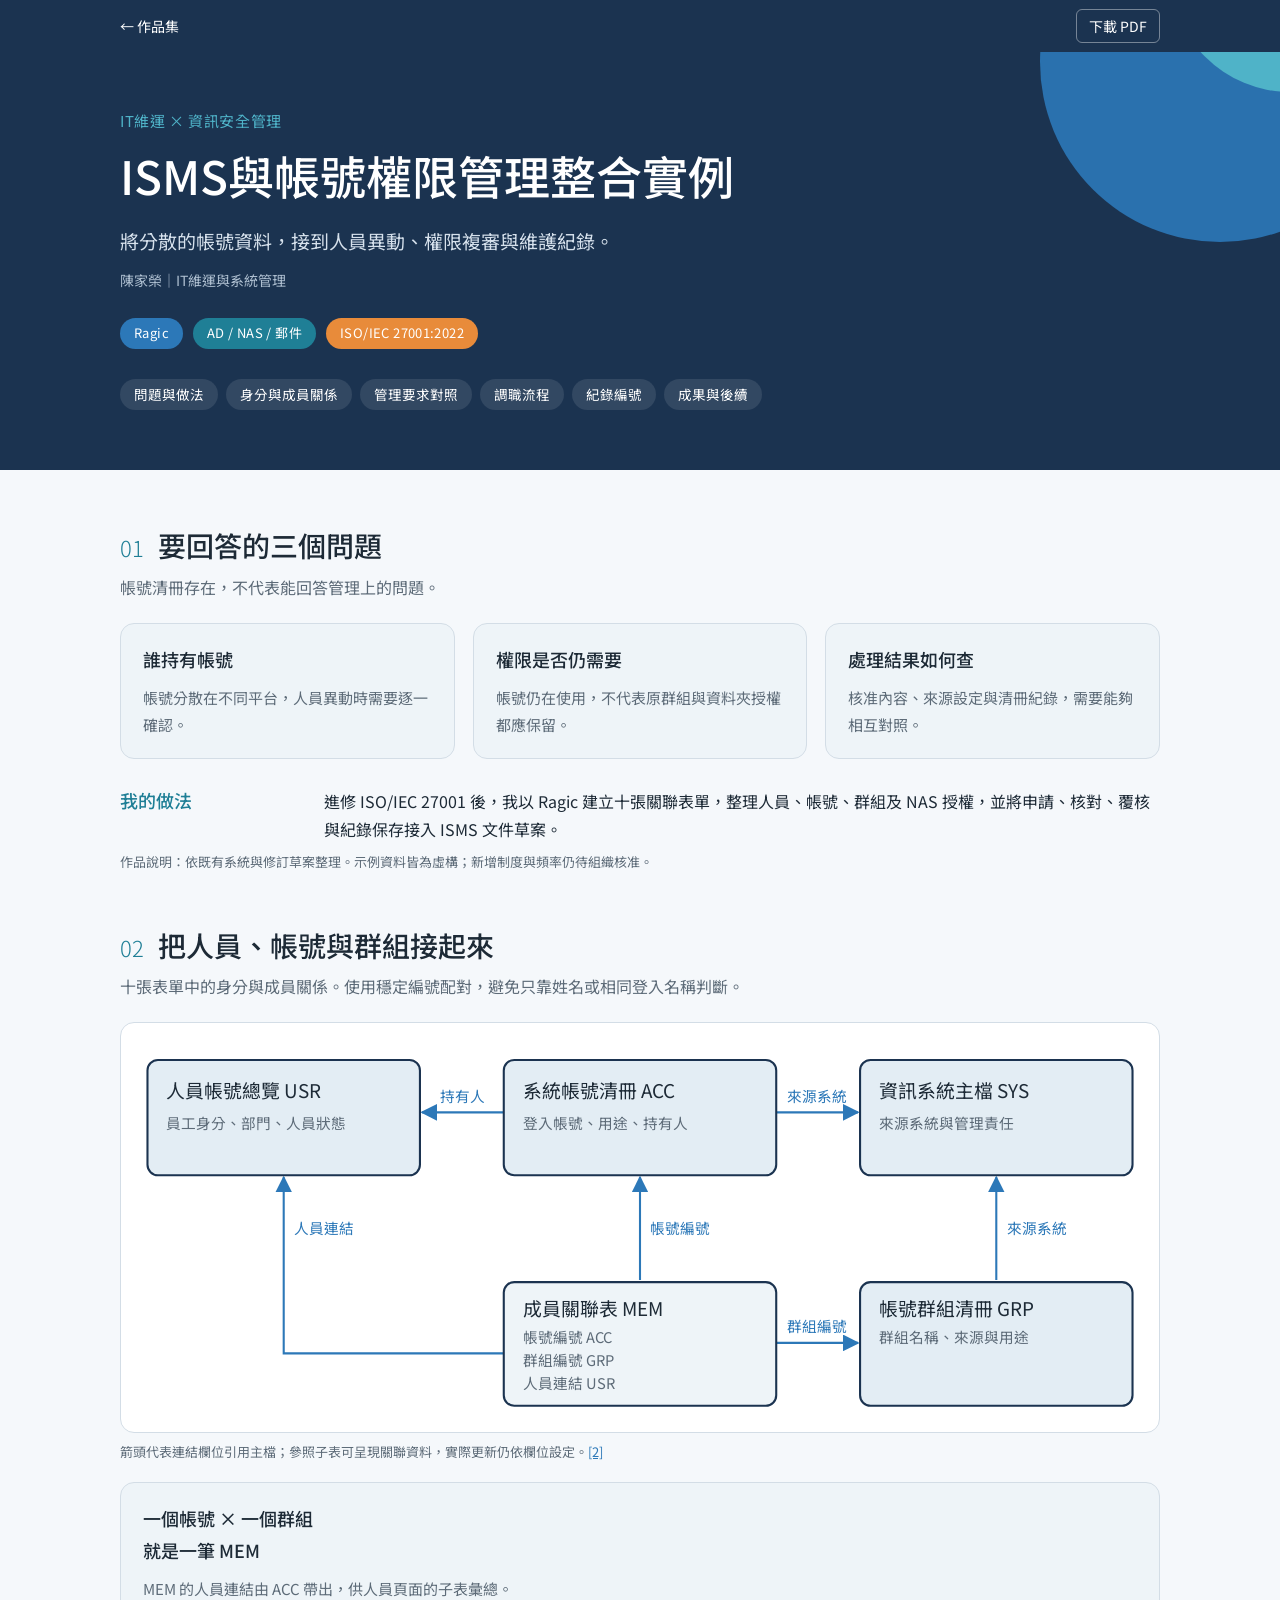
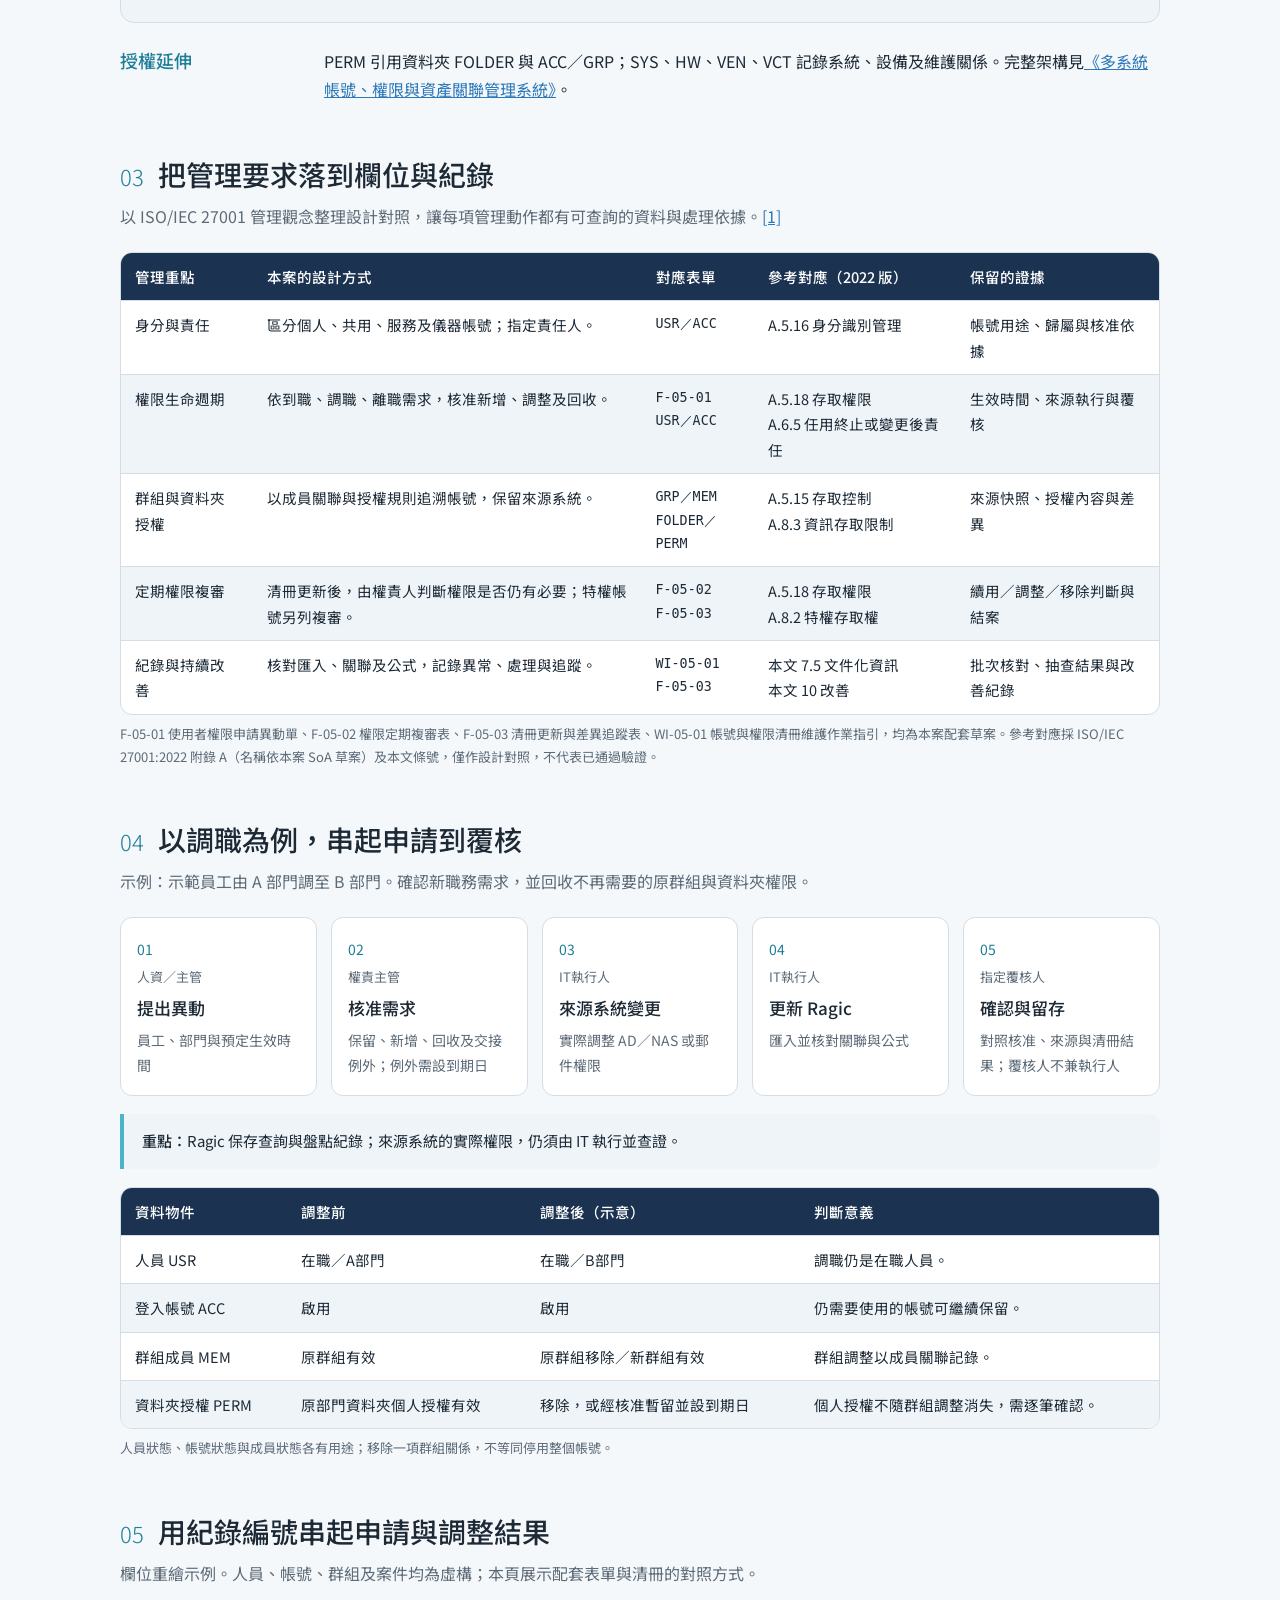
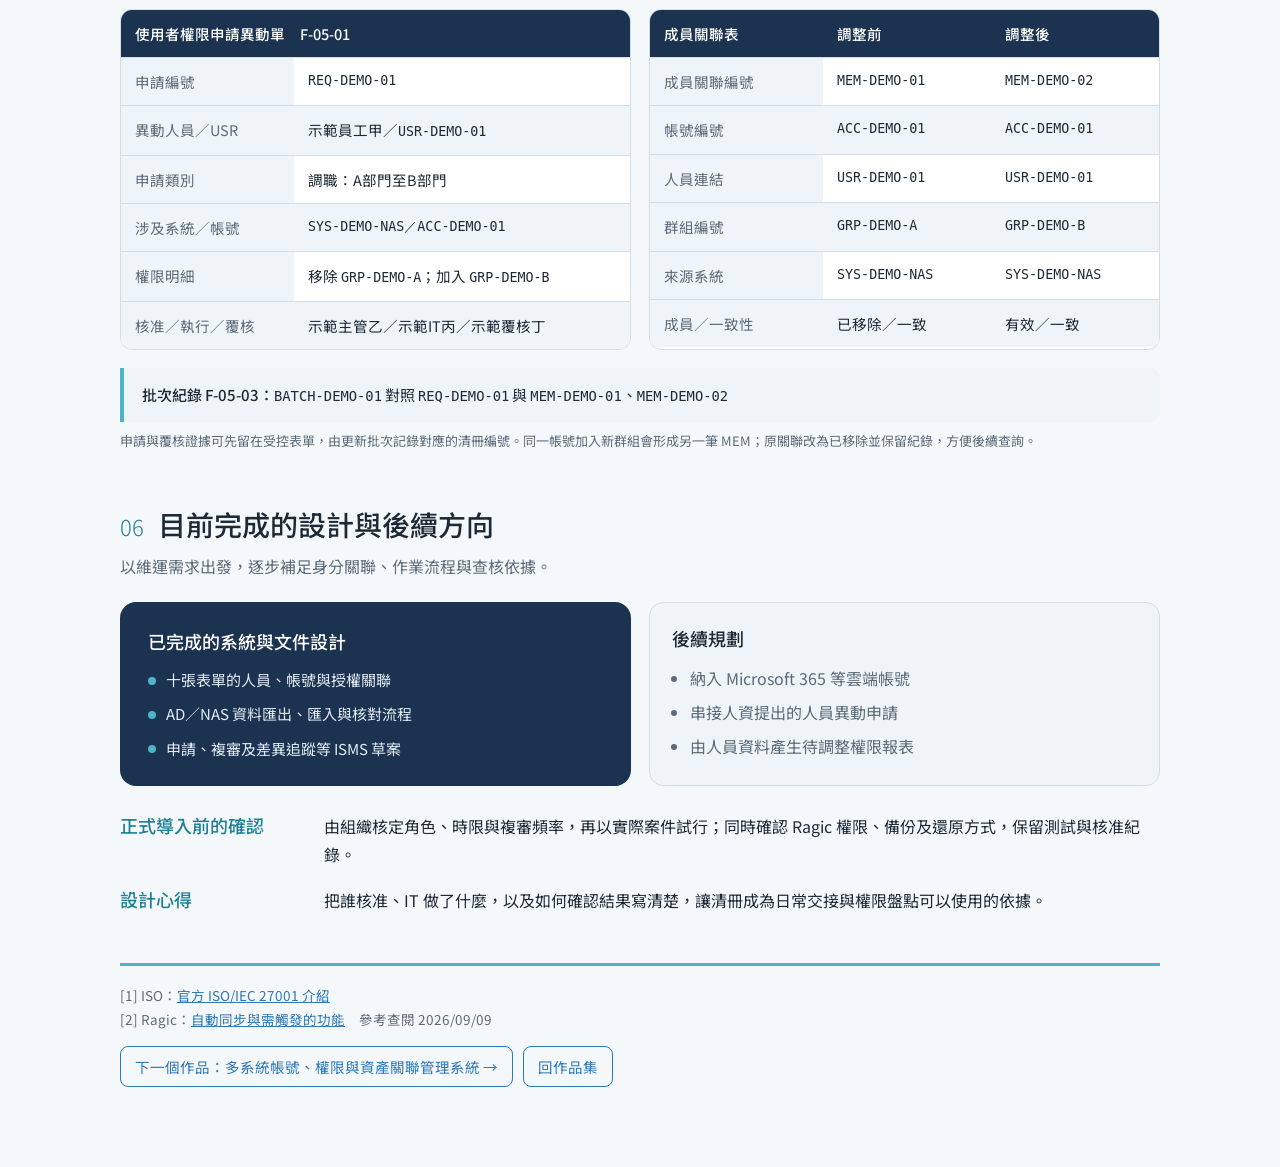
==== works/isms.html @ 30094f3c "Add files via upload" ====
<!doctype html>
<html lang="zh-Hant-TW">
<head>
<meta charset="utf-8">
<meta name="viewport" content="width=device-width,initial-scale=1,viewport-fit=cover">
<title>ISMS與帳號權限管理整合實例｜陳家榮</title>
<meta name="description" content="將分散的帳號資料，接到人員異動、權限複審與維護紀錄，並以 ISO/IEC 27001:2022 管理觀念整理設計對照。">
<meta property="og:title" content="ISMS與帳號權限管理整合實例">
<meta property="og:description" content="將分散的帳號資料，接到人員異動、權限複審與維護紀錄。">
<meta property="og:image" content="https://coloplay1.github.io/portfolio/img/isms-cover.jpg">
<link rel="stylesheet" href="https://fonts.googleapis.com/css2?family=Noto+Sans+TC:wght@300;400;500;700&display=swap">
<link rel="stylesheet" href="site.css">
</head>
<body>
<nav class="bar"><div class="wrap">
  <a class="back" href="../">← 作品集</a>
  <a class="pdf" href="../isms-account-integration.pdf" download>下載 PDF</a>
</div></nav>

<header class="hero">
  <div class="wrap">
    <div class="eb">IT維運 × 資訊安全管理</div>
    <h1>ISMS與帳號權限管理整合實例</h1>
    <p class="lede">將分散的帳號資料，接到人員異動、權限複審與維護紀錄。</p>
    <p class="who">陳家榮｜IT維運與系統管理</p>
    <div class="tags"><span style="background:var(--blue)">Ragic</span><span style="background:var(--teal-d)">AD / NAS / 郵件</span><span style="background:var(--orange)">ISO/IEC 27001:2022</span></div>
    <div class="toc">
      <a href="#s1">問題與做法</a><a href="#s2">身分與成員關係</a><a href="#s3">管理要求對照</a><a href="#s4">調職流程</a><a href="#s5">紀錄編號</a><a href="#s6">成果與後續</a>
    </div>
  </div>
</header>

<main class="wrap">
  <section class="sec" id="s1">
    <div class="sh"><span class="n">01</span><h2>要回答的三個問題</h2></div>
    <p class="sub">帳號清冊存在，不代表能回答管理上的問題。</p>
    <div class="grid g3">
      <div class="card soft"><h3>誰持有帳號</h3><p>帳號分散在不同平台，人員異動時需要逐一確認。</p></div>
      <div class="card soft"><h3>權限是否仍需要</h3><p>帳號仍在使用，不代表原群組與資料夾授權都應保留。</p></div>
      <div class="card soft"><h3>處理結果如何查</h3><p>核准內容、來源設定與清冊紀錄，需要能夠相互對照。</p></div>
    </div>
    <div class="split" style="margin-top:26px">
      <h3>我的做法</h3>
      <p>進修 ISO/IEC 27001 後，我以 Ragic 建立十張關聯表單，整理人員、帳號、群組及 NAS 授權，並將申請、核對、覆核與紀錄保存接入 ISMS 文件草案。</p>
    </div>
    <p class="hint">作品說明：依既有系統與修訂草案整理。示例資料皆為虛構；新增制度與頻率仍待組織核准。</p>
  </section>

  <section class="sec" id="s2">
    <div class="sh"><span class="n">02</span><h2>把人員、帳號與群組接起來</h2></div>
    <p class="sub">十張表單中的身分與成員關係。使用穩定編號配對，避免只靠姓名或相同登入名稱判斷。</p>
    <div class="grid" id="s2grid">
      <div>
        <div class="diagram">
          <svg viewBox="0 0 960 360" role="img" aria-label="USR、ACC、SYS、MEM、GRP 五張表單的連結關係">
            <defs><marker id="a1" viewBox="0 0 10 10" refX="9" refY="5" markerWidth="8" markerHeight="8" orient="auto"><path d="M0 0L10 5L0 10z" class="dl"/></marker></defs>
            <g fill="none" class="arrows" stroke-width="2" marker-end="url(#a1)">
              <path d="M350 70H272"/><path d="M610 70H688"/>
              <path d="M480 230V132"/><path d="M610 290H688"/><path d="M820 230V132"/>
              <path d="M350 300H140V132"/>
            </g>
            <g font-size="14" class="dl">
              <text x="311" y="60" text-anchor="middle">持有人</text>
              <text x="649" y="60" text-anchor="middle">來源系統</text>
              <text x="490" y="186">帳號編號</text>
              <text x="649" y="280" text-anchor="middle">群組編號</text>
              <text x="830" y="186">來源系統</text>
              <text x="150" y="186">人員連結</text>
            </g>
            <g font-size="18">
              <rect class="dbox" x="10" y="20" width="260" height="110" rx="10" stroke-width="2"/><text class="dt" x="28" y="56">人員帳號總覽 USR</text><text class="dd" x="28" y="86" font-size="14">員工身分、部門、人員狀態</text>
              <rect class="dbox" x="350" y="20" width="260" height="110" rx="10" stroke-width="2"/><text class="dt" x="368" y="56">系統帳號清冊 ACC</text><text class="dd" x="368" y="86" font-size="14">登入帳號、用途、持有人</text>
              <rect class="dbox" x="690" y="20" width="260" height="110" rx="10" stroke-width="2"/><text class="dt" x="708" y="56">資訊系統主檔 SYS</text><text class="dd" x="708" y="86" font-size="14">來源系統與管理責任</text>
              <rect class="dbox hl" x="350" y="232" width="260" height="118" rx="10" stroke-width="2"/><text class="dt" x="368" y="264">成員關聯表 MEM</text><text class="dd" x="368" y="290" font-size="14">帳號編號 ACC</text><text class="dd" x="368" y="312" font-size="14">群組編號 GRP</text><text class="dd" x="368" y="334" font-size="14">人員連結 USR</text>
              <rect class="dbox" x="690" y="232" width="260" height="118" rx="10" stroke-width="2"/><text class="dt" x="708" y="264">帳號群組清冊 GRP</text><text class="dd" x="708" y="290" font-size="14">群組名稱、來源與用途</text>
            </g>
          </svg>
        </div>
        <p class="swipe">← 左右滑動查看完整圖 →</p>
        <p class="hint">箭頭代表連結欄位引用主檔；參照子表可呈現關聯資料，實際更新仍依欄位設定。<a href="#ref2">[2]</a></p>
      </div>
      <div class="card soft">
        <h3>一個帳號 × 一個群組<br>就是一筆 MEM</h3>
        <p>MEM 的人員連結由 ACC 帶出，供人員頁面的子表彙總。</p>
      </div>
    </div>
    <div class="split" style="margin-top:22px">
      <h3>授權延伸</h3>
      <p>PERM 引用資料夾 FOLDER 與 ACC／GRP；SYS、HW、VEN、VCT 記錄系統、設備及維護關係。完整架構見<a href="ragic.html#s3">《多系統帳號、權限與資產關聯管理系統》</a>。</p>
    </div>
  </section>

  <section class="sec" id="s3">
    <div class="sh"><span class="n">03</span><h2>把管理要求落到欄位與紀錄</h2></div>
    <p class="sub">以 ISO/IEC 27001 管理觀念整理設計對照，讓每項管理動作都有可查詢的資料與處理依據。<a href="#ref1">[1]</a></p>
    <div class="scroll">
      <table style="min-width:860px">
        <thead><tr><th>管理重點</th><th>本案的設計方式</th><th>對應表單</th><th>參考對應（2022 版）</th><th>保留的證據</th></tr></thead>
        <tbody>
          <tr><td>身分與責任</td><td>區分個人、共用、服務及儀器帳號；指定責任人。</td><td class="mono">USR／ACC</td><td>A.5.16 身分識別管理</td><td>帳號用途、歸屬與核准依據</td></tr>
          <tr><td>權限生命週期</td><td>依到職、調職、離職需求，核准新增、調整及回收。</td><td class="mono">F-05-01<br>USR／ACC</td><td>A.5.18 存取權限<br>A.6.5 任用終止或變更後責任</td><td>生效時間、來源執行與覆核</td></tr>
          <tr><td>群組與資料夾授權</td><td>以成員關聯與授權規則追溯帳號，保留來源系統。</td><td class="mono">GRP／MEM<br>FOLDER／PERM</td><td>A.5.15 存取控制<br>A.8.3 資訊存取限制</td><td>來源快照、授權內容與差異</td></tr>
          <tr><td>定期權限複審</td><td>清冊更新後，由權責人判斷權限是否仍有必要；特權帳號另列複審。</td><td class="mono">F-05-02<br>F-05-03</td><td>A.5.18 存取權限<br>A.8.2 特權存取權</td><td>續用／調整／移除判斷與結案</td></tr>
          <tr><td>紀錄與持續改善</td><td>核對匯入、關聯及公式，記錄異常、處理與追蹤。</td><td class="mono">WI-05-01<br>F-05-03</td><td>本文 7.5 文件化資訊<br>本文 10 改善</td><td>批次核對、抽查結果與改善紀錄</td></tr>
        </tbody>
      </table>
    </div>
    <p class="hint">F-05-01 使用者權限申請異動單、F-05-02 權限定期複審表、F-05-03 清冊更新與差異追蹤表、WI-05-01 帳號與權限清冊維護作業指引，均為本案配套草案。參考對應採 ISO/IEC 27001:2022 附錄 A（名稱依本案 SoA 草案）及本文條號，僅作設計對照，不代表已通過驗證。</p>
  </section>

  <section class="sec" id="s4">
    <div class="sh"><span class="n">04</span><h2>以調職為例，串起申請到覆核</h2></div>
    <p class="sub">示例：示範員工由 A 部門調至 B 部門。確認新職務需求，並回收不再需要的原群組與資料夾權限。</p>
    <div class="steps" style="--n:5">
      <div class="step"><span class="s">01</span><span class="r">人資／主管</span><b>提出異動</b><p>員工、部門與預定生效時間</p></div>
      <div class="step"><span class="s">02</span><span class="r">權責主管</span><b>核准需求</b><p>保留、新增、回收及交接例外；例外需設到期日</p></div>
      <div class="step"><span class="s">03</span><span class="r">IT執行人</span><b>來源系統變更</b><p>實際調整 AD／NAS 或郵件權限</p></div>
      <div class="step"><span class="s">04</span><span class="r">IT執行人</span><b>更新 Ragic</b><p>匯入並核對關聯與公式</p></div>
      <div class="step"><span class="s">05</span><span class="r">指定覆核人</span><b>確認與留存</b><p>對照核准、來源與清冊結果；覆核人不兼執行人</p></div>
    </div>
    <div class="callout" style="margin-top:18px"><b>重點：</b>Ragic 保存查詢與盤點紀錄；來源系統的實際權限，仍須由 IT 執行並查證。</div>
    <div class="scroll" style="margin-top:18px">
      <table>
        <thead><tr><th>資料物件</th><th>調整前</th><th>調整後（示意）</th><th>判斷意義</th></tr></thead>
        <tbody>
          <tr><td>人員 USR</td><td>在職／A部門</td><td>在職／B部門</td><td>調職仍是在職人員。</td></tr>
          <tr><td>登入帳號 ACC</td><td>啟用</td><td>啟用</td><td>仍需要使用的帳號可繼續保留。</td></tr>
          <tr><td>群組成員 MEM</td><td>原群組有效</td><td>原群組移除／新群組有效</td><td>群組調整以成員關聯記錄。</td></tr>
          <tr><td>資料夾授權 PERM</td><td>原部門資料夾個人授權有效</td><td>移除，或經核准暫留並設到期日</td><td>個人授權不隨群組調整消失，需逐筆確認。</td></tr>
        </tbody>
      </table>
    </div>
    <p class="hint">人員狀態、帳號狀態與成員狀態各有用途；移除一項群組關係，不等同停用整個帳號。</p>
  </section>

  <section class="sec" id="s5">
    <div class="sh"><span class="n">05</span><h2>用紀錄編號串起申請與調整結果</h2></div>
    <p class="sub">欄位重繪示例。人員、帳號、群組及案件均為虛構；本頁展示配套表單與清冊的對照方式。</p>
    <div class="grid g2">
      <div class="scroll"><table class="kv">
        <thead><tr><th colspan="2">使用者權限申請異動單　F-05-01</th></tr></thead>
        <tbody>
          <tr><td class="k">申請編號</td><td class="mono">REQ-DEMO-01</td></tr>
          <tr><td class="k">異動人員／USR</td><td>示範員工甲／<span class="mono">USR-DEMO-01</span></td></tr>
          <tr><td class="k">申請類別</td><td>調職：A部門至B部門</td></tr>
          <tr><td class="k">涉及系統／帳號</td><td class="mono">SYS-DEMO-NAS／ACC-DEMO-01</td></tr>
          <tr><td class="k">權限明細</td><td>移除 <span class="mono">GRP-DEMO-A</span>；加入 <span class="mono">GRP-DEMO-B</span></td></tr>
          <tr><td class="k">核准／執行／覆核</td><td>示範主管乙／示範IT丙／示範覆核丁</td></tr>
        </tbody>
      </table></div>
      <div class="scroll"><table class="kv">
        <thead><tr><th>成員關聯表</th><th>調整前</th><th>調整後</th></tr></thead>
        <tbody>
          <tr><td class="k">成員關聯編號</td><td class="mono">MEM-DEMO-01</td><td class="mono">MEM-DEMO-02</td></tr>
          <tr><td class="k">帳號編號</td><td class="mono">ACC-DEMO-01</td><td class="mono">ACC-DEMO-01</td></tr>
          <tr><td class="k">人員連結</td><td class="mono">USR-DEMO-01</td><td class="mono">USR-DEMO-01</td></tr>
          <tr><td class="k">群組編號</td><td class="mono">GRP-DEMO-A</td><td class="mono">GRP-DEMO-B</td></tr>
          <tr><td class="k">來源系統</td><td class="mono">SYS-DEMO-NAS</td><td class="mono">SYS-DEMO-NAS</td></tr>
          <tr><td class="k">成員／一致性</td><td>已移除／一致</td><td>有效／一致</td></tr>
        </tbody>
      </table></div>
    </div>
    <div class="callout" style="margin-top:18px"><b>批次紀錄 F-05-03：</b><span class="mono">BATCH-DEMO-01</span> 對照 <span class="mono">REQ-DEMO-01</span> 與 <span class="mono">MEM-DEMO-01</span>、<span class="mono">MEM-DEMO-02</span></div>
    <p class="hint">申請與覆核證據可先留在受控表單，由更新批次記錄對應的清冊編號。同一帳號加入新群組會形成另一筆 MEM；原關聯改為已移除並保留紀錄，方便後續查詢。</p>
  </section>

  <section class="sec" id="s6">
    <div class="sh"><span class="n">06</span><h2>目前完成的設計與後續方向</h2></div>
    <p class="sub">以維運需求出發，逐步補足身分關聯、作業流程與查核依據。</p>
    <div class="grid g2">
      <div class="dark"><h3>已完成的系統與文件設計</h3><ul><li>十張表單的人員、帳號與授權關聯</li><li>AD／NAS 資料匯出、匯入與核對流程</li><li>申請、複審及差異追蹤等 ISMS 草案</li></ul></div>
      <div class="card soft"><h3>後續規劃</h3><ul style="padding-left:18px;color:var(--muted);display:grid;gap:6px"><li>納入 Microsoft 365 等雲端帳號</li><li>串接人資提出的人員異動申請</li><li>由人員資料產生待調整權限報表</li></ul></div>
    </div>
    <div class="split" style="margin-top:24px"><h3>正式導入前的確認</h3><p>由組織核定角色、時限與複審頻率，再以實際案件試行；同時確認 Ragic 權限、備份及還原方式，保留測試與核准紀錄。</p></div>
    <div class="split" style="margin-top:16px"><h3>設計心得</h3><p>把誰核准、IT 做了什麼，以及如何確認結果寫清楚，讓清冊成為日常交接與權限盤點可以使用的依據。</p></div>
  </section>

  <footer class="end">
    <p id="ref1">[1] ISO：<a href="https://www.iso.org/standard/27001" target="_blank" rel="noopener">官方 ISO/IEC 27001 介紹</a></p>
    <p id="ref2">[2] Ragic：<a href="https://www.ragic.com/intl/en/doc-kb/271/which-features-sync-data-automatically-and-which-require-triggering" target="_blank" rel="noopener">自動同步與需觸發的功能</a>　參考查閱 2026/09/09</p>
    <div class="next"><a href="ragic.html">下一個作品：多系統帳號、權限與資產關聯管理系統 →</a><a href="../">回作品集</a></div>
  </footer>
</main>
</body>
</html>
---- works/site.css ----
/* 作品頁共用樣式：深藍頁首、青色編號、淺色卡片，對應 PDF 版的視覺 */
:root{
  --navy:#1b3350;--teal:#4fb3c8;--teal-d:#1f7f96;--blue:#2c78b8;--orange:#e88b3a;
  --ink:#1d2a36;--muted:#5d6b78;--line:#d3dde6;--bg:#f5f8fb;--card:#fff;--soft:#eef4f8;--soft2:#e3edf4;
  --font:"Noto Sans TC","Noto Sans CJK TC","PingFang TC","Microsoft JhengHei",sans-serif;
}
@media (prefers-color-scheme:dark){:root{
  --ink:#e3ebf3;--muted:#9fb0c0;--line:#2c3e52;--bg:#0f1b29;--card:#152435;--soft:#1a2c40;--soft2:#21374f;--teal-d:#6cc3d5;--blue:#6aaee6;color-scheme:dark}}
*{box-sizing:border-box;margin:0;padding:0}
html{scroll-behavior:smooth}
@media (prefers-reduced-motion:reduce){html{scroll-behavior:auto}}
body{font-family:var(--font);background:var(--bg);color:var(--ink);line-height:1.75;font-size:16px}
.wrap{max-width:1080px;margin:0 auto;padding-left:max(20px,env(safe-area-inset-left,0px));padding-right:max(20px,env(safe-area-inset-right,0px))}
a{color:var(--blue)}
a:focus-visible,button:focus-visible{outline:2px solid var(--teal);outline-offset:2px}

/* top bar */
.bar{background:var(--navy);color:#cfdbe7;font-size:14px;position:sticky;top:0;z-index:5}
.bar .wrap{display:flex;align-items:center;gap:14px;min-height:52px;flex-wrap:wrap}
.bar a{color:#fff;text-decoration:none}
.bar .back{margin-right:auto}
.bar .pdf{border:1px solid rgba(255,255,255,.4);border-radius:6px;padding:4px 12px}

/* hero */
.hero{background:var(--navy);color:#fff;padding-block:56px 60px;position:relative;overflow:hidden}
.hero::after{content:"";position:absolute;width:360px;height:360px;border-radius:50%;background:var(--blue);right:-120px;top:-170px;opacity:.9}
.hero::before{content:"";position:absolute;width:240px;height:240px;border-radius:50%;background:var(--teal);right:-130px;top:-200px;z-index:1}
.hero .wrap{position:relative;z-index:2}
.hero .eb{color:var(--teal);font-size:15px;letter-spacing:.04em}
.hero h1{font-size:clamp(30px,5.4vw,46px);font-weight:500;line-height:1.35;margin-top:10px;text-wrap:balance}
.hero .lede{font-size:clamp(16px,2.2vw,19px);color:#d6e1ec;margin-top:18px;max-width:46em}
.hero .who{color:#aebfd0;font-size:14px;margin-top:10px}
.tags{display:flex;flex-wrap:wrap;gap:10px;margin-top:26px}
.tags span{font-size:13px;padding:4px 14px;border-radius:999px;color:#fff;letter-spacing:.03em}
.toc{display:flex;flex-wrap:wrap;gap:8px;margin-top:30px}
.toc a{font-size:13.5px;color:#fff;text-decoration:none;background:rgba(255,255,255,.1);border-radius:999px;padding:4px 14px}
.toc a:hover{background:rgba(255,255,255,.2)}

/* sections */
main{padding-block:12px 40px}
section.sec{padding-block:44px 8px;scroll-margin-top:60px}
.sh{display:flex;align-items:baseline;gap:14px;margin-bottom:6px}
.sh .n{font-size:22px;color:var(--teal-d);font-weight:300;font-variant-numeric:tabular-nums}
.sh h2{font-size:clamp(22px,3.4vw,28px);font-weight:500;line-height:1.4;text-wrap:balance}
.sub{color:var(--muted);margin-bottom:22px;max-width:52em}
h3{font-size:18px;font-weight:500;margin-bottom:10px}
.muted{color:var(--muted)}
.small{font-size:14px}

.grid{display:grid;gap:18px;grid-template-columns:minmax(0,1fr)}
.g2{grid-template-columns:repeat(2,minmax(0,1fr))}
.g3{grid-template-columns:repeat(3,minmax(0,1fr))}
.g4{grid-template-columns:repeat(4,minmax(0,1fr))}
@media (max-width:900px){.g4{grid-template-columns:repeat(2,minmax(0,1fr))}}
@media (max-width:760px){.g2,.g3{grid-template-columns:minmax(0,1fr)}}
@media (max-width:480px){.g4{grid-template-columns:minmax(0,1fr)}}

.card{background:var(--card);border:1px solid var(--line);border-radius:14px;padding:20px 22px;min-width:0}
.card.soft{background:var(--soft)}
.card .k{display:flex;align-items:baseline;gap:12px;margin-bottom:8px}
.card .k i{font-style:normal;font-size:26px;font-weight:300;color:var(--teal-d)}
.card p{color:var(--muted);font-size:15px}
.fix{margin-top:14px;padding-top:12px;border-top:1px dashed var(--line);font-size:15px}
.fix b{color:var(--teal-d);font-weight:500;margin-right:6px}

.dark{background:var(--navy);color:#fff;border-radius:16px;padding:24px 28px}
.dark h3{color:#fff}
.dark ul{list-style:none;display:grid;gap:8px}
.dark li{position:relative;padding-left:18px;color:#e3ebf3;font-size:15px}
.dark li::before{content:"";position:absolute;left:0;top:.65em;width:8px;height:8px;border-radius:50%;background:var(--teal)}
.dark .cols{display:grid;grid-template-columns:repeat(3,minmax(0,1fr));gap:18px 28px}
@media (max-width:760px){.dark .cols{grid-template-columns:minmax(0,1fr)}}
.dark .cols b{display:block;color:var(--teal);font-weight:500;margin-bottom:4px}
.dark .cols span{font-size:14.5px;color:#e3ebf3}

.callout{background:var(--soft);border-left:4px solid var(--teal);border-radius:0 10px 10px 0;padding:14px 18px;font-size:15px}
.callout b{font-weight:500}
.split{display:grid;grid-template-columns:180px minmax(0,1fr);gap:8px 24px;align-items:baseline}
@media (max-width:640px){.split{grid-template-columns:minmax(0,1fr)}}
.split h3{color:var(--teal-d);margin:0}

/* tables */
.scroll{overflow-x:auto;-webkit-overflow-scrolling:touch;border-radius:12px;border:1px solid var(--line);background:var(--card)}
table{border-collapse:collapse;width:100%;font-size:14.5px}
.scroll table{min-width:640px}
th{background:var(--navy);color:#fff;font-weight:500;text-align:left;padding:11px 14px;white-space:nowrap}
td{padding:11px 14px;border-top:1px solid var(--line);vertical-align:top}
tbody tr:nth-child(even) td{background:var(--soft)}
td.k{color:var(--muted);white-space:nowrap;background:var(--soft)!important;width:34%}
.kv{min-width:0!important}
.mono{font-family:"DejaVu Sans Mono",ui-monospace,Menlo,Consolas,monospace;font-size:.92em}
.hint{font-size:13px;color:var(--muted);margin-top:8px}

/* diagrams */
.diagram{overflow-x:auto;background:var(--card);border:1px solid var(--line);border-radius:14px;padding:16px}
.diagram svg{display:block;width:100%;min-width:720px;height:auto}
.diagram text{font-family:var(--font)}
.dbox{fill:var(--soft2);stroke:var(--navy)}
@media (prefers-color-scheme:dark){.dbox{stroke:#6c8bab}}
.dbox.hl{fill:var(--soft)}
.dt{fill:var(--ink)}.dd{fill:var(--muted)}.dc{fill:var(--blue)}
.dl{fill:var(--blue)}
.arrows{stroke:var(--blue)}
.swipe{display:none;font-size:13px;color:var(--muted);margin-top:6px}
@media (max-width:760px){.swipe{display:block}}

/* steps */
.steps{display:grid;grid-template-columns:repeat(var(--n,5),minmax(0,1fr));gap:14px;counter-reset:s}
@media (max-width:900px){.steps{grid-template-columns:repeat(2,minmax(0,1fr))}}
@media (max-width:480px){.steps{grid-template-columns:minmax(0,1fr)}}
.step{background:var(--card);border:1px solid var(--line);border-radius:12px;padding:16px 16px 18px}
.step .s{color:var(--teal-d);font-size:14px;font-variant-numeric:tabular-nums}
.step .r{display:block;font-size:13px;color:var(--muted);margin-top:4px}
.step b{display:block;font-weight:500;font-size:17px;margin:4px 0 6px}
.step p{font-size:14px;color:var(--muted)}

/* chain */
.chain{display:flex;align-items:stretch;gap:0;flex-wrap:wrap}
.node{flex:1 1 180px;border:2px solid var(--navy);border-radius:12px;background:var(--soft2);padding:12px 16px;min-width:0}
@media (prefers-color-scheme:dark){.node{border-color:#6c8bab}}
.node b{display:block;font-weight:500}
.node span{display:block;font-size:13px;color:var(--muted)}
.node code{display:block;font-size:12.5px;color:var(--blue);margin-top:6px;font-family:inherit}
.arr{flex:0 0 56px;display:flex;flex-direction:column;align-items:center;justify-content:center;font-size:12px;color:var(--blue)}
.arr::after{content:"→";font-size:22px;line-height:1}
@media (max-width:760px){.chain{flex-direction:column}.arr{flex:0 0 36px}.arr::after{content:"↓"}}

/* screenshots */
.shot{border:1px solid var(--line);border-radius:12px;overflow:hidden;background:#fff}
.shot img{display:block;width:100%;height:auto}
.shot figcaption{background:var(--soft2);font-size:13.5px;padding:8px 14px;color:var(--ink)}
.pill{display:inline-block;background:var(--teal);color:#fff;border-radius:999px;padding:2px 14px;font-size:14px;white-space:nowrap}
.links{display:grid;gap:12px}
.lk{display:grid;grid-template-columns:120px 230px minmax(0,1fr);gap:14px;align-items:center}
@media (max-width:760px){.lk{grid-template-columns:minmax(0,1fr);gap:4px}}

footer.end{border-top:3px solid var(--teal);margin-top:40px;padding-block:18px 40px;font-size:13.5px;color:var(--muted)}
footer.end .row{display:flex;flex-wrap:wrap;gap:8px 20px;justify-content:space-between}
.next{display:flex;flex-wrap:wrap;gap:10px;margin-top:14px}
.next a{border:1px solid var(--blue);border-radius:8px;padding:7px 14px;text-decoration:none;font-size:14.5px}
@media (max-width:640px){.hero::after{width:200px;height:200px;right:-90px;top:-110px}.hero::before{width:130px;height:130px;right:-80px;top:-100px}}
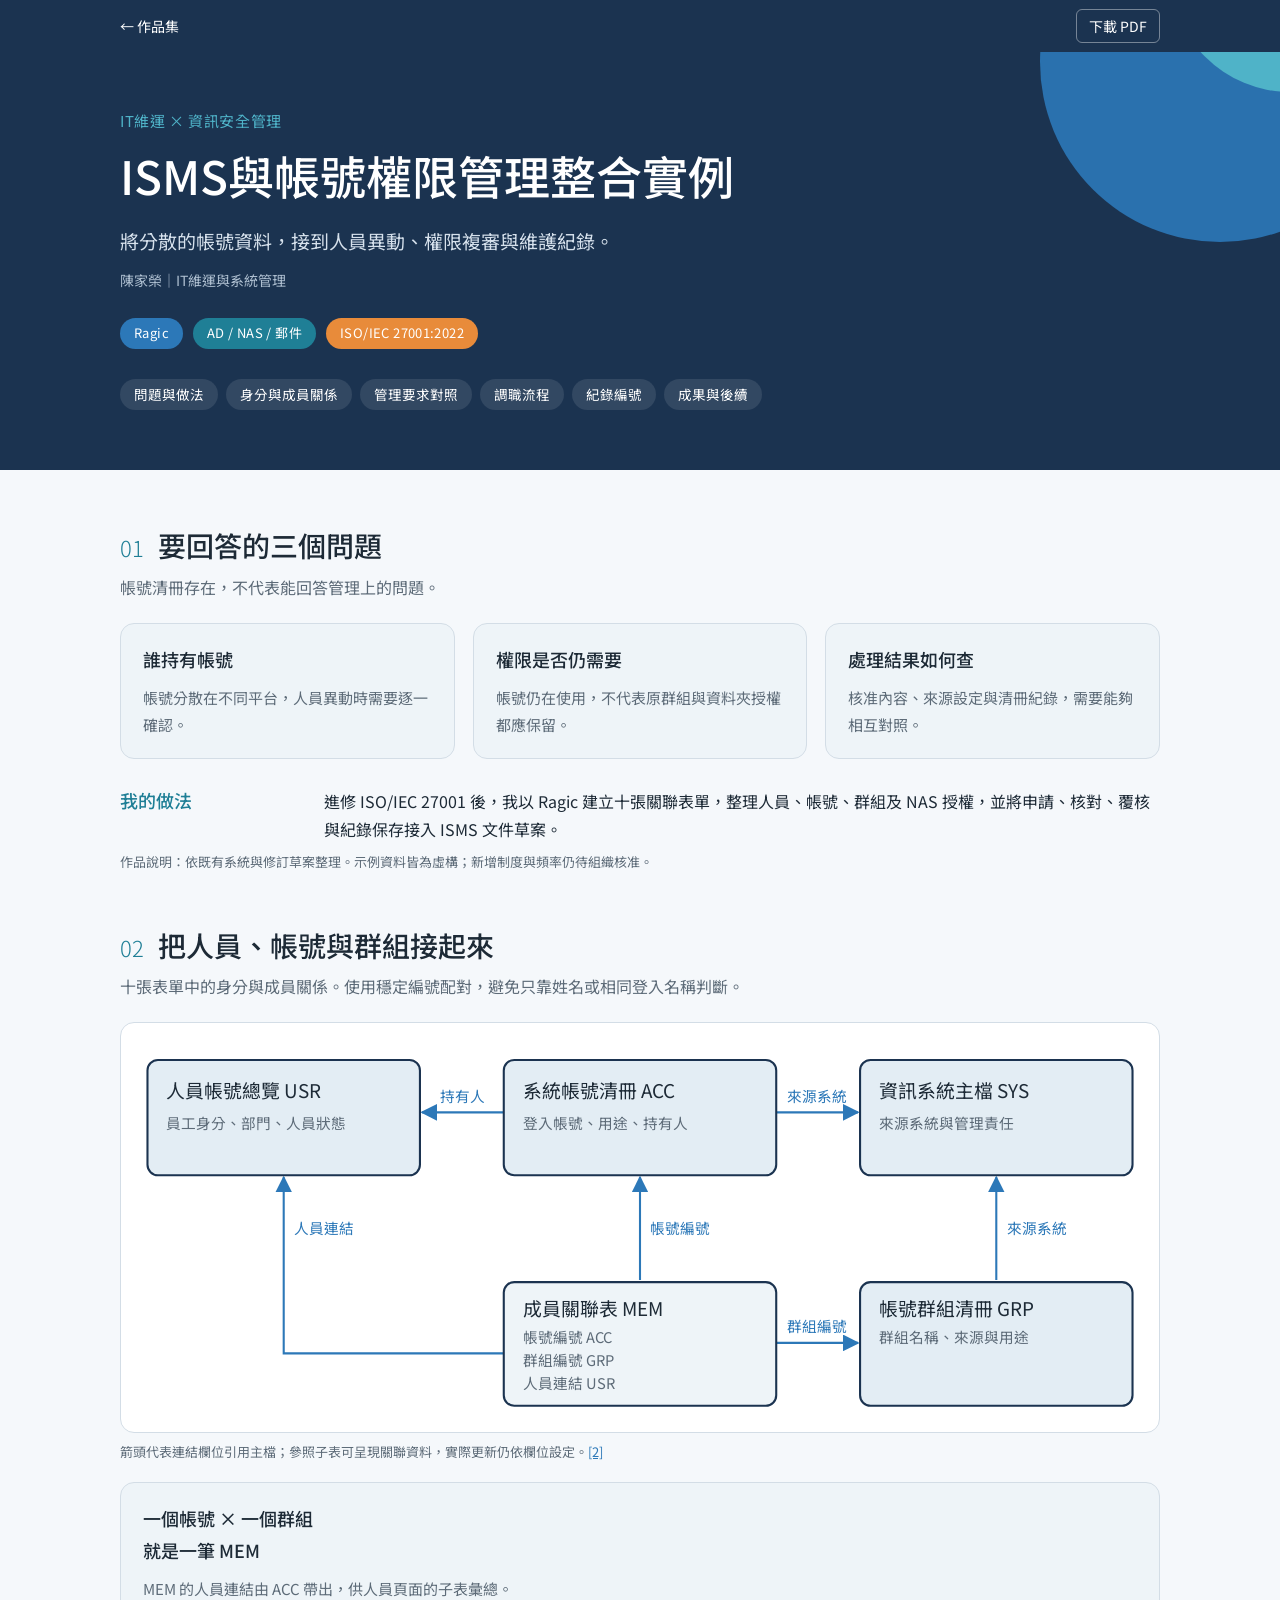
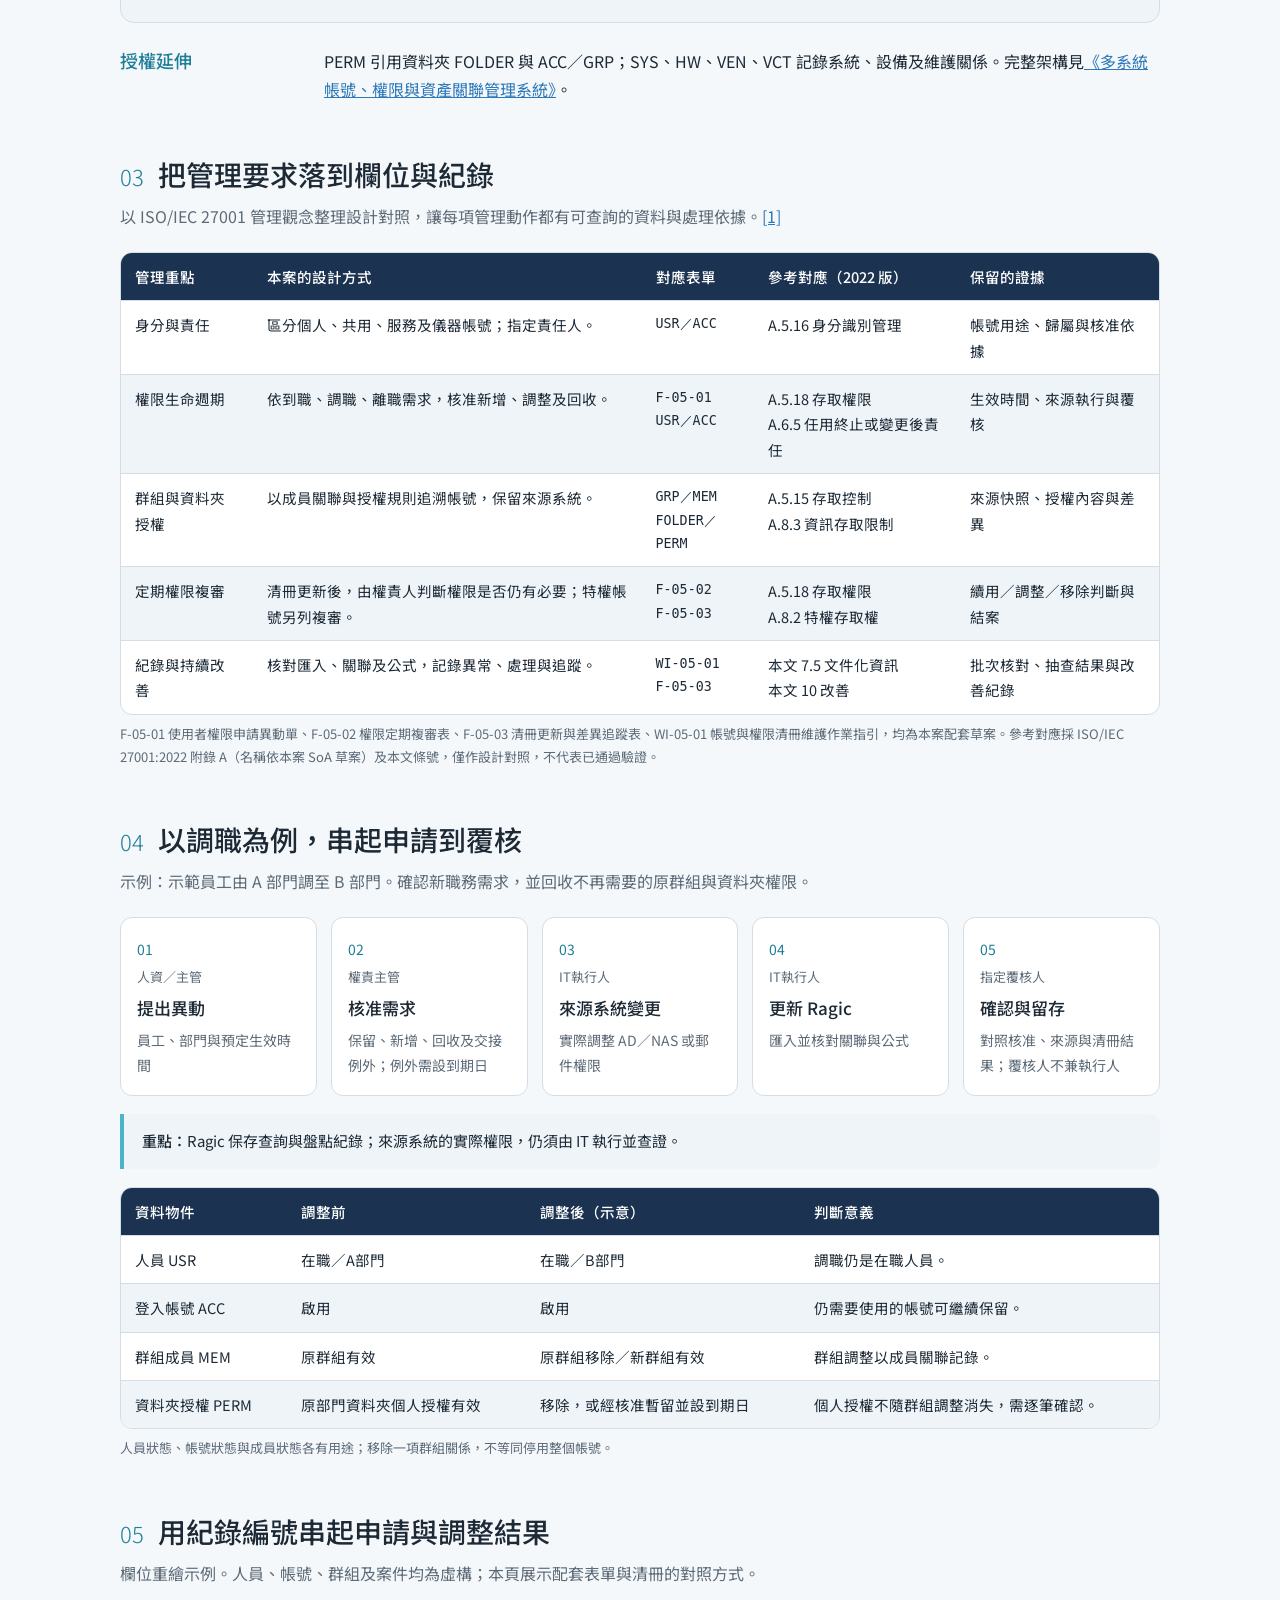
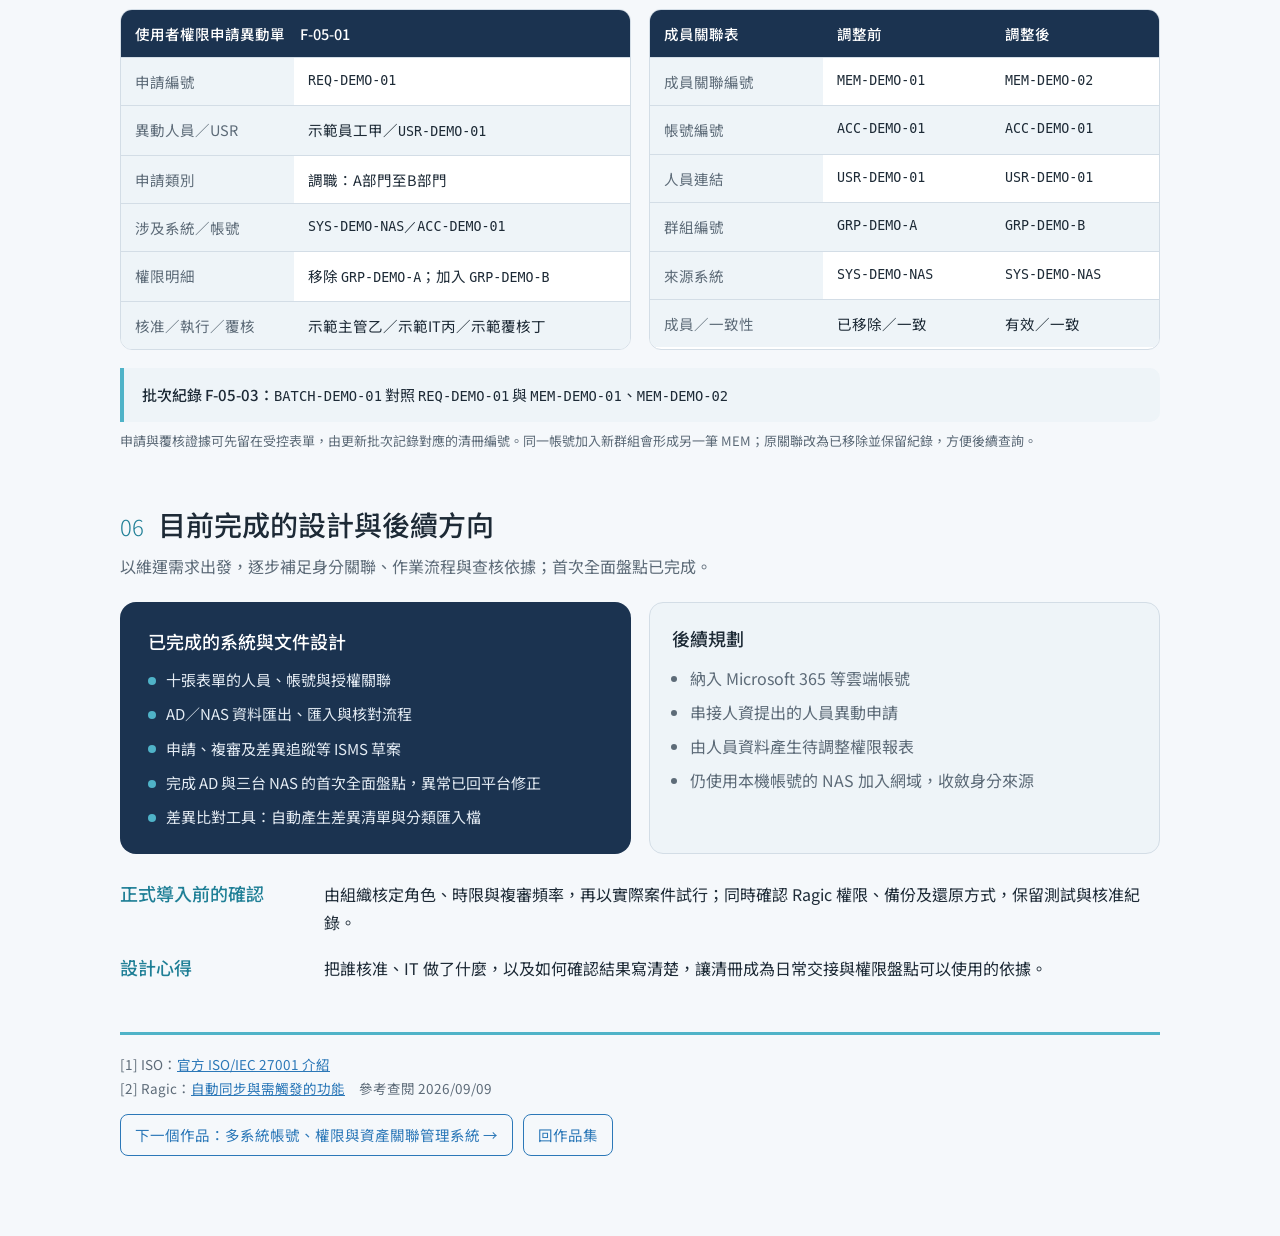
==== commit 9f473628: "Add files via upload" ====
--- a/works/isms.html
+++ b/works/isms.html
@@ -14,7 +14,7 @@
 <body>
 <nav class="bar"><div class="wrap">
   <a class="back" href="../">← 作品集</a>
-  <a class="pdf" href="../isms-account-integration.pdf" download>下載 PDF</a>
+  <a class="pdf" href="../isms-account-integration.pdf?v=20261029" download>下載 PDF</a>
 </div></nav>
 
 <header class="hero">
@@ -166,10 +166,10 @@
 
   <section class="sec" id="s6">
     <div class="sh"><span class="n">06</span><h2>目前完成的設計與後續方向</h2></div>
-    <p class="sub">以維運需求出發，逐步補足身分關聯、作業流程與查核依據。</p>
+    <p class="sub">以維運需求出發，逐步補足身分關聯、作業流程與查核依據；首次全面盤點已完成。</p>
     <div class="grid g2">
-      <div class="dark"><h3>已完成的系統與文件設計</h3><ul><li>十張表單的人員、帳號與授權關聯</li><li>AD／NAS 資料匯出、匯入與核對流程</li><li>申請、複審及差異追蹤等 ISMS 草案</li></ul></div>
-      <div class="card soft"><h3>後續規劃</h3><ul style="padding-left:18px;color:var(--muted);display:grid;gap:6px"><li>納入 Microsoft 365 等雲端帳號</li><li>串接人資提出的人員異動申請</li><li>由人員資料產生待調整權限報表</li></ul></div>
+      <div class="dark"><h3>已完成的系統與文件設計</h3><ul><li>十張表單的人員、帳號與授權關聯</li><li>AD／NAS 資料匯出、匯入與核對流程</li><li>申請、複審及差異追蹤等 ISMS 草案</li><li>完成 AD 與三台 NAS 的首次全面盤點，異常已回平台修正</li><li>差異比對工具：自動產生差異清單與分類匯入檔</li></ul></div>
+      <div class="card soft"><h3>後續規劃</h3><ul style="padding-left:18px;color:var(--muted);display:grid;gap:6px"><li>納入 Microsoft 365 等雲端帳號</li><li>串接人資提出的人員異動申請</li><li>由人員資料產生待調整權限報表</li><li>仍使用本機帳號的 NAS 加入網域，收斂身分來源</li></ul></div>
     </div>
     <div class="split" style="margin-top:24px"><h3>正式導入前的確認</h3><p>由組織核定角色、時限與複審頻率，再以實際案件試行；同時確認 Ragic 權限、備份及還原方式，保留測試與核准紀錄。</p></div>
     <div class="split" style="margin-top:16px"><h3>設計心得</h3><p>把誰核准、IT 做了什麼，以及如何確認結果寫清楚，讓清冊成為日常交接與權限盤點可以使用的依據。</p></div>
--- a/works/site.css
+++ b/works/site.css
@@ -139,3 +139,20 @@
 .next{display:flex;flex-wrap:wrap;gap:10px;margin-top:14px}
 .next a{border:1px solid var(--blue);border-radius:8px;padding:7px 14px;text-decoration:none;font-size:14.5px}
 @media (max-width:640px){.hero::after{width:200px;height:200px;right:-90px;top:-110px}.hero::before{width:130px;height:130px;right:-80px;top:-100px}}
+
+/* 示意畫面 */
+.rg{background:#fff;color:#2b3440;font-size:12.5px;padding:14px 16px;overflow-x:auto;font-family:"Noto Sans TC","Noto Sans CJK TC",sans-serif;line-height:1.5}
+.rg h4{font-size:17px;font-weight:400;margin:0 0 2px;color:#2b3440}
+.rg .desc{font-size:11.5px;color:#6b7580;margin:0 0 8px}
+.rg table{border-collapse:collapse;width:100%;font-size:12px;min-width:0}
+.rg th{background:#f1f3f5;color:#3a4450;font-weight:400;text-align:left;padding:5px 8px;border-bottom:1px solid #d9dee3;white-space:nowrap}
+.rg td{padding:5px 8px;border-top:0;border-bottom:1px solid #e6e9ec;background:#fff !important;white-space:nowrap;color:#2b3440;vertical-align:middle}
+.rg .rl{color:#1f6fd1}
+.rg .chip{background:#eef0f2;border-radius:10px;padding:0 8px;display:inline-block;margin:1px 2px 1px 0}
+.rg .sec{color:#1f6fd1;font-weight:500;font-size:13px;margin:10px 0 4px}
+.rg .form{display:grid;grid-template-columns:auto minmax(0,1fr) auto minmax(0,1fr);border-top:1px solid #e6e9ec}
+.rg .form div{padding:4px 8px;border-bottom:1px solid #e6e9ec;white-space:nowrap;overflow:hidden;text-overflow:ellipsis}
+.rg .form .l{background:#f1f3f5;color:#5b6570;text-align:right}
+.rg .ok{color:#2e9b57}
+.rg .no{color:#c3c9cf}
+.rg .w{min-width:760px}
